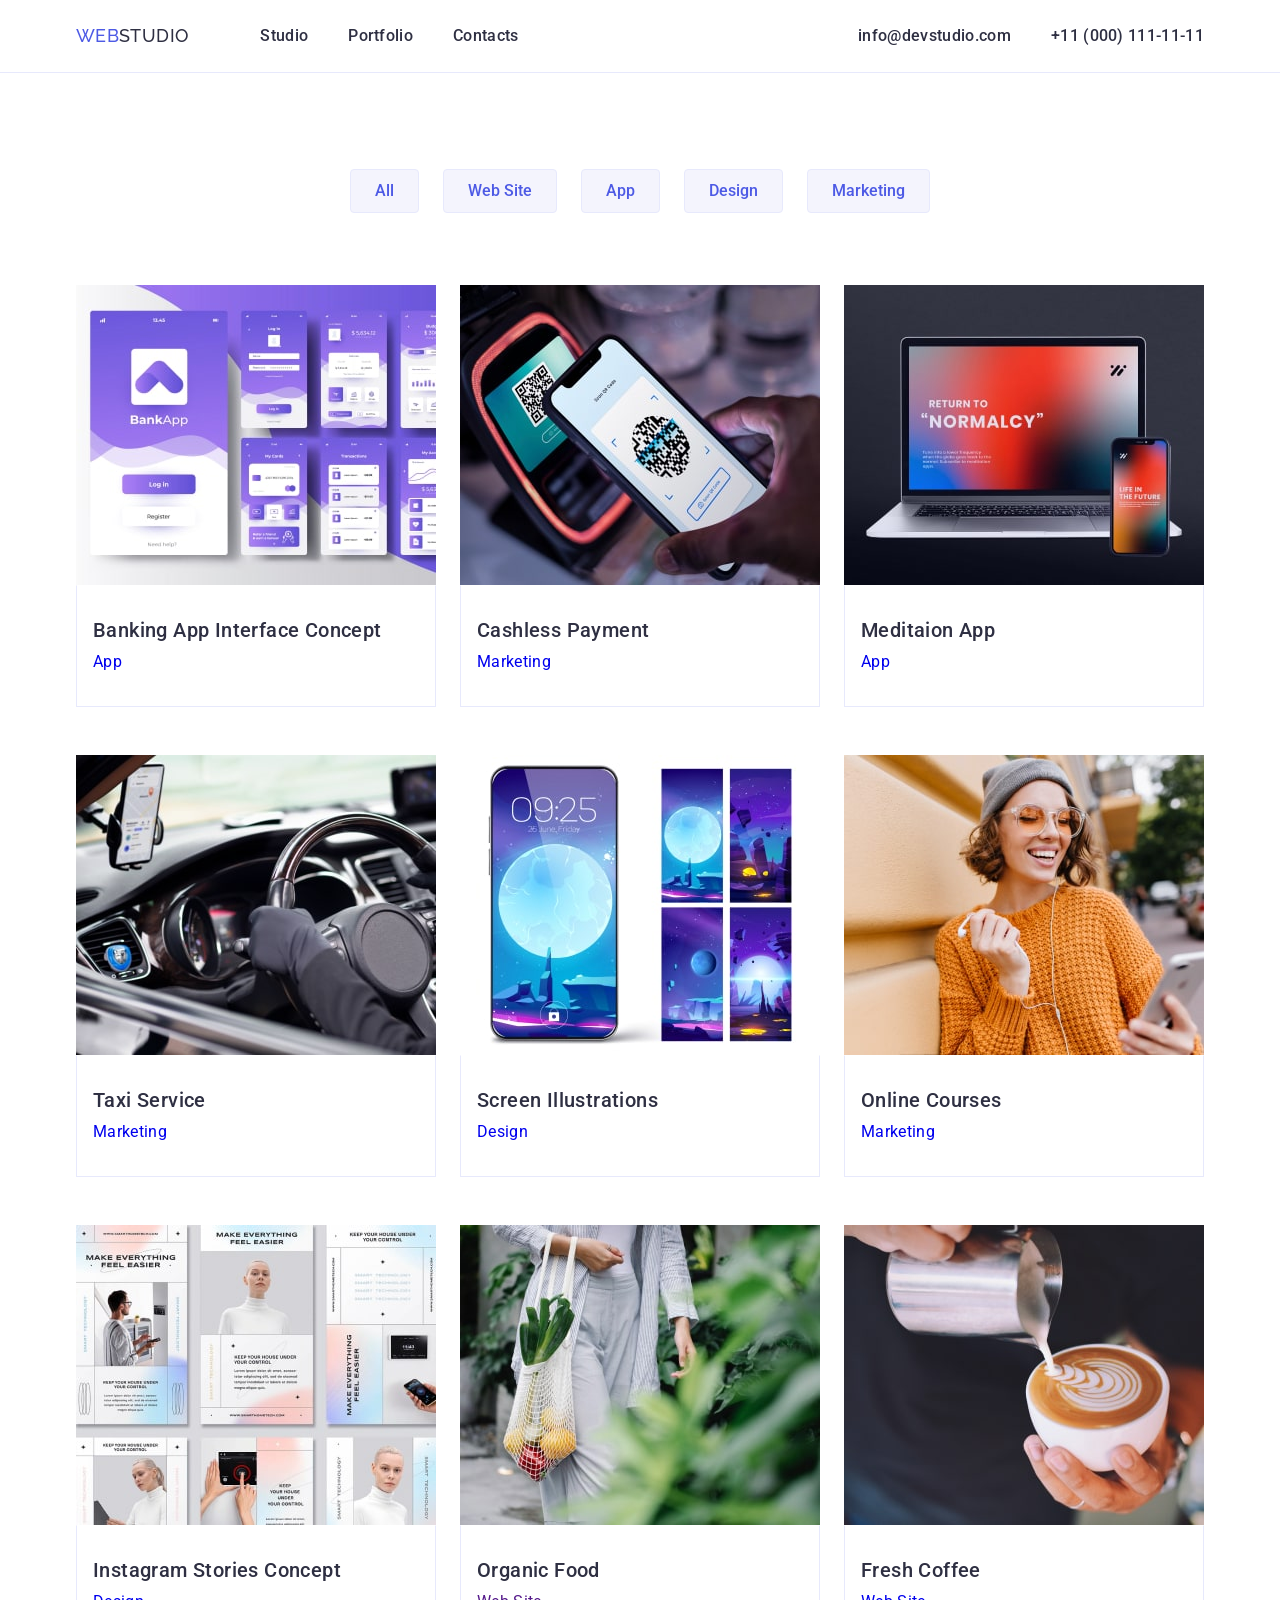
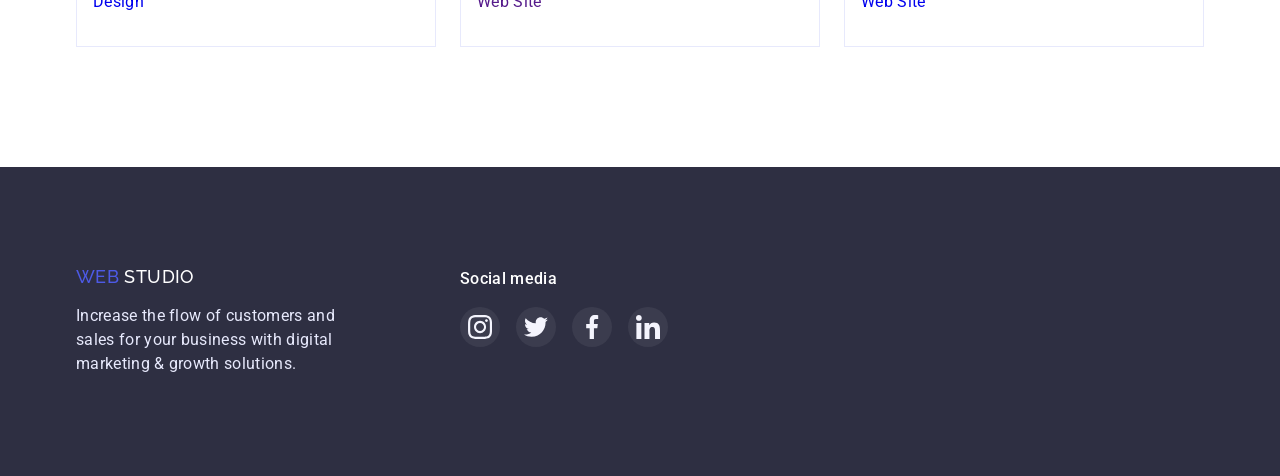
==== portfolio.html @ 66f7d0cc "new commit" ====
<!DOCTYPE html>
<html lang="en">
  <head>
    <meta charset="UTF-8" />
    <meta http-equiv="X-UA-Compatible" content="IE=edge" />
    <meta name="viewport" content="width=device-width, initial-scale=1.0" />

    <link rel="preconnect" href="https://fonts.googleapis.com" />
    <link rel="preconnect" href="https://fonts.gstatic.com" crossorigin />
    <link
      href="https://fonts.googleapis.com/css2?family=Raleway:wght@800&family=Roboto:wght@400;500;700;900&display=swap"
      rel="stylesheet"
    />
    <link
      rel="stylesheet"
      href="https://cdnjs.cloudflare.com/ajax/libs/modern-normalize/1.1.0/modern-normalize.min.css"
    />
    <link rel="stylesheet" href="styles/styles.css" />
    <title>Portfolio</title>
  </head>
  <body>
    <header class="header">
      <div class="container main-nav">
        <nav class="header-nav">
          <a href="/" class="header-logo logo"> <span>Web</span>Studio </a>

          <ul class="header-list list">
            <li class="header-item item">
              <a href="index.html" class="header-link link">Studio</a>
            </li>
            <li class="header-item item">
              <a href="portfolio.html" class="header-link link">Portfolio</a>
            </li>
            <li class="header-item item">
              <a href="#" class="header-link link">Contacts</a>
            </li>
          </ul>
        </nav>

        <address class="header-address">
          <ul class="header-address-list list">
            <li class="address-item item">
              <a href="mailto:info@devstudio.com" class="header-link link"
                >info@devstudio.com</a
              >
            </li>
            <li class="address-item item">
              <a href="tel:+110001111111" class="header-link link"
                >+11 (000) 111-11-11</a
              >
            </li>
          </ul>
        </address>
      </div>
    </header>
    <main>
      <section class="projects">
        <div class="container">
          <h1 class="visually-hidden"></h1>
          <ul class="projects-nav list">
            <li class="projects-nav-item">
              <button type="button" class="projects-button btn">All</button>
            </li>
            <li class="projects-nav-item">
              <button type="button" class="projects-button btn">
                Web Site
              </button>
            </li>
            <li class="projects-nav-item">
              <button type="button" class="projects-button btn">App</button>
            </li>
            <li class="projects-nav-item">
              <button type="button" class="projects-button btn">Design</button>
            </li>
            <li class="projects-nav-item">
              <button type="button" class="projects-button btn">
                Marketing
              </button>
            </li>
          </ul>
          <ul class="projects-list list">
            <li class="projects-items">
              <a href="#" class="projects-link">
                <div class="projects-thumb">
                  <img
                    src="./images/project-1.jpg"
                    alt="project picture"
                    width="360"
                    height="300"
                  />
                  <p class="projects-caption">
                    14 Stylish and User-Friendly App Design Concepts · Task
                    Manager App · Calorie Tracker App · Exotic Fruit Ecommerce
                    App · Cloud Storage App
                  </p>
                </div>

                <div class="project-content">
                  <h3 class="projects-subtitle subtitle">
                    Banking App Interface Concept
                  </h3>
                  <p class="projects-description description">App</p>
                </div></a
              >
            </li>
            <li class="projects-items">
              <a href="#" class="projects-link">
                <div class="projects-thumb">
                  <img
                    src="./images/project-2.jpg"
                    alt="project picture"
                    width="360"
                    height="300"
                  />
                  <p class="projects-caption">
                    14 Stylish and User-Friendly App Design Concepts · Task
                    Manager App · Calorie Tracker App · Exotic Fruit Ecommerce
                    App · Cloud Storage App
                  </p>
                </div>
                <div class="project-content">
                  <h3 class="projects-subtitle subtitle">Cashless Payment</h3>
                  <p class="projects-description description">Marketing</p>
                </div>
              </a>
            </li>
            <li class="projects-items">
              <a href="#" class="projects-link">
                <div class="projects-thumb">
                  <img
                    src="./images/project-3.jpg"
                    alt="project picture"
                    width="360"
                    height="300"
                  />
                  <p class="projects-caption">
                    14 Stylish and User-Friendly App Design Concepts · Task
                    Manager App · Calorie Tracker App · Exotic Fruit Ecommerce
                    App · Cloud Storage App
                  </p>
                </div>
                <div class="project-content">
                  <h3 class="projects-subtitle subtitle">Meditaion App</h3>
                  <p class="projects-description description">App</p>
                </div>
              </a>
            </li>
            <li class="projects-items">
              <a href="#" class="projects-link">
                <div class="projects-thumb">
                  <img
                    src="./images/project-4.jpg"
                    alt="project picture"
                    width="360"
                    height="300"
                  />
                  <p class="projects-caption">
                    14 Stylish and User-Friendly App Design Concepts · Task
                    Manager App · Calorie Tracker App · Exotic Fruit Ecommerce
                    App · Cloud Storage App
                  </p>
                </div>
                <div class="project-content">
                  <h3 class="projects-subtitle subtitle">Taxi Service</h3>
                  <p class="projects-description description">Marketing</p>
                </div>
              </a>
            </li>
            <li class="projects-items">
              <a href="#" class="projects-link">
                <div class="projects-thumb">
                  <img
                    src="./images/project-5.jpg"
                    alt="project picture"
                    width="360"
                    height="300"
                  />
                  <p class="projects-caption">
                    14 Stylish and User-Friendly App Design Concepts · Task
                    Manager App · Calorie Tracker App · Exotic Fruit Ecommerce
                    App · Cloud Storage App
                  </p>
                </div>
                <div class="project-content">
                  <h3 class="projects-subtitle subtitle">
                    Screen Illustrations
                  </h3>
                  <p class="projects-description description">Design</p>
                </div>
              </a>
            </li>
            <li class="projects-items">
              <a href="#" class="projects-link">
                <div class="projects-thumb">
                  <img
                    src="./images/project-6.jpg"
                    alt="project picture"
                    width="360"
                    height="300"
                  />
                  <p class="projects-caption">
                    14 Stylish and User-Friendly App Design Concepts · Task
                    Manager App · Calorie Tracker App · Exotic Fruit Ecommerce
                    App · Cloud Storage App
                  </p>
                </div>
                <div class="project-content">
                  <h3 class="projects-subtitle subtitle">Online Courses</h3>
                  <p class="projects-description description">Marketing</p>
                </div>
              </a>
            </li>
            <li class="projects-items">
              <a href="#" class="projects-link">
                <div class="projects-thumb">
                  <img src="./images/project-7.jpg" alt="project picture"
                  width="360" height300" />
                  <p class="projects-caption">
                    14 Stylish and User-Friendly App Design Concepts · Task
                    Manager App · Calorie Tracker App · Exotic Fruit Ecommerce
                    App · Cloud Storage App
                  </p>
                </div>
                <div class="project-content">
                  <h3 class="projects-subtitle subtitle">
                    Instagram Stories Concept
                  </h3>
                  <p class="projects-description description">Design</p>
                </div>
              </a>
            </li>
            <li class="projects-items">
              <a href="" class="projects-link">
                <div class="projects-thumb">
                  <img
                    src="./images/project-8.jpg"
                    alt="project picture"
                    width="360"
                    height="300"
                  />
                  <p class="projects-caption">
                    14 Stylish and User-Friendly App Design Concepts · Task
                    Manager App · Calorie Tracker App · Exotic Fruit Ecommerce
                    App · Cloud Storage App
                  </p>
                </div>
                <div class="project-content">
                  <h3 class="projects-subtitle subtitle">Organic Food</h3>
                  <p class="projects-description description">Web Site</p>
                </div>
              </a>
            </li>
            <li class="projects-items">
              <a href="#" class="projects-link">
                <div class="projects-thumb">
                  <img
                    src="./images/project-9.jpg"
                    alt="project picture"
                    width="360"
                    height="300"
                  />
                  <p class="projects-caption">
                    14 Stylish and User-Friendly App Design Concepts · Task
                    Manager App · Calorie Tracker App · Exotic Fruit Ecommerce
                    App · Cloud Storage App
                  </p>
                </div>
                <div class="project-content">
                  <h3 class="projects-subtitle subtitle">Fresh Coffee</h3>
                  <p class="projects-description description">Web Site</p>
                </div>
              </a>
            </li>
          </ul>
        </div>
      </section>
    </main>
    <footer class="footer">
      <div class="footer-container container">
        <div class="footer-info">
          <a href="/" class="footer-logo logo"> <span>Web</span> Studio </a>
          <p class="footer-description description">
            Increase the flow of customers and sales for your business with
            digital marketing & growth solutions.
          </p>
        </div>
        <div class="footer-social">
          <h4 class="footer-social-title">Social media</h4>
          <ul class="footer-social-list list">
            <li class="social-list-item">
              <a href="" class="social-list-link footer-social-link">
                <svg class="social-list-icon" width="24" height="24">
                  <use href="./images/symbol-defs.svg#icon-instagram"></use>
                </svg>
              </a>
            </li>
            <li class="social-list-item">
              <a href="" class="social-list-link footer-social-link">
                <svg class="social-list-icon" width="24" height="24">
                  <use href="./images/symbol-defs.svg#icon-twitter"></use>
                </svg>
              </a>
            </li>
            <li class="social-list-item">
              <a href="" class="social-list-link footer-social-link">
                <svg class="social-list-icon" width="24" height="24">
                  <use href="./images/symbol-defs.svg#icon-facebook"></use>
                </svg>
              </a>
            </li>
            <li class="social-list-item">
              <a href="" class="social-list-link footer-social-link">
                <svg class="social-list-icon" width="24" height="24">
                  <use href="./images/symbol-defs.svg#icon-linkedin"></use>
                </svg>
              </a>
            </li>
          </ul>
        </div>
      </div>
    </footer>
  </body>
</html>
---- styles/styles.css ----
:root {
  /* Colors */
  --primary-brand-color: #4d5ae5;
  --active-state-color: #404bbf;
  --primary-heading-color: #2e2f42;
  --general-text-color: #434455;
  --helper-text-color: #8e8f99;
  --accent-color: #e7e9fc;
  --light-bg-color: #f4f4fd;
  --overlay-color: #2e2f42;
  --hero-bg-color: #2e2f42;
  --succes-state-color: #31d0aa;
  --white-color: #ffffff;

  /* Font size */
  --title-font-size: 56px;
  --secondary-header-font: 36px;
  --tertiary-header-font: 20px;
  --logo-font-size: 18px;
  --general-text-font: 16px;
  --small-text-font: 12px;
}

html {
  box-sizing: border-box;
}

*,
*::before,
*::after {
  box-sizing: inherit;
}

body {
  margin: 0;
  font-family: "Roboto", sans-serif;
  color: var(--general-text-color);
  font-size: var(--general-text-font);
}

.visually-hidden {
  position: absolute;
  width: 1px;
  height: 1px;
  margin: -1px;
  border: 0;
  padding: 0;

  white-space: nowrap;
  clip-path: inset(100%);
  clip: rect(0 0 0 0);
  overflow: hidden;
}

/* ------------------ Common styling ------------------- */

img {
  display: block;
}
.section {
  padding: 120px 0;
}
.section.no-padding {
  padding-bottom: 0;
}
.container {
  margin-right: auto;
  margin-left: auto;
  padding-right: 15px;
  padding-left: 15px;

  width: 1158px;
}
.logo {
  font-family: "Raleway", sans-serif;
  color: var(--primary-heading-color);
  font-weight: 800;
  font-size: var(--logo-font-size);

  letter-spacing: 0.03em;
  text-transform: uppercase;
}
.logo span {
  color: var(--primary-brand-color);
}
.title {
  margin: 0;
  margin-bottom: 72px;
  font-size: var(--secondary-header-font);
  line-height: 1.11;
  letter-spacing: 0.02em;
  text-transform: capitalize;
  color: var(--primary-heading-color);
}
.subtitle {
  margin: 0;
  margin-bottom: 8px;
  font-size: var(--tertiary-header-font);
  font-weight: 500;
  color: var(--primary-heading-color);
  line-height: 1.2;
  letter-spacing: 0.02em;
}
.list {
  list-style: none;
  margin: 0;
  padding: 0;
}
.link,
.logo {
  font-style: normal;
  line-height: 1.5;
  letter-spacing: 0.02em;
  font-weight: 500;
  text-decoration: none;
  color: var(--primary-heading-color);
}

.link:is(:hover, :focus) {
  color: var(--active-state-color);
}

.active-link {
  position: relative;
  color: var(--main-font-color);
}
.active-link::after {
  content: "";
  position: absolute;
  bottom: -1px;
  left: 0;
  visibility: 0;
  height: 4px;
  width: 100%;
  border-radius: 2px;
  transition-property: background-color;
  transition-duration: 250ms;
  transition-timing-function: cubic-bezier(0.4, 0, 0.2, 1);
}

.active-link:is(:visited)::after {
  background-color: currentColor;
}
.description {
  margin-top: 0;
  margin-bottom: 0;
  line-height: 1.5;
  letter-spacing: 0.02em;
}
.btn {
  border-radius: 4px;
  border: 1px solid transparent;
}

.item:not(:last-child) {
  margin-right: 40px;
}
/* ------------------ Studio page ------------------- */

/* ------------------ Header ------------------- */
.header {
  border-bottom: 1px solid var(--accent-color);
}

.main-nav {
  display: flex;
  align-items: center;
}
.header-nav {
}
.header-logo {
  color: var(--primary-heading-color);
  line-height: 1.33;
}

.header-nav {
  display: flex;
}
.header-list {
  display: flex;
}

.header-link {
  display: block;
  padding-top: 24px;
  padding-bottom: 24px;
}

.header-address {
  margin-left: auto;
}
.header-address-list {
  display: flex;
}

.header-logo {
  margin-right: 72px;
  padding-top: 24px;
  padding-bottom: 24px;
}

/* ------------------ Modal ------------------- */

.overlay {
  position: fixed;
  top: 0;
  left: 0;
  width: 100%;
  height: 100%;
  background-color: rgba(46, 47, 66, 0.4);
  transition-property: opacity, visibility;
  transition-duration: 250ms;
  transition-timing-function: cubic-bezier(0.4, 0, 0.2, 1);
}
.is-hidden {
  opacity: 0;
  visibility: hidden;
  pointer-events: none;
}
.modal {
  position: absolute;
  top: 50%;
  left: 50%;
  transform: translate(-50%, -50%);
  padding: 24px;
  width: 408px;
  height: 576px;
  border-radius: 4px;
  background-color: #fcfcfc;
  transition-property: transfrom;
  transition-duration: 250ms;
  transition-timing-function: cubic-bezier(0.4, 0, 0.2, 1);
  box-shadow: rgba(0, 0, 0, 0.2), rgba(0, 0, 0, 0.12), rgba(0, 0, 0, 0.14);
}

.overlay.is-hidden .modal {
  transform: translate(50%, -50%) 400000ms;
}

.modal-close {
  position: absolute;
  right: 24px;
  top: 24px;
  width: 24px;
  height: 24px;
  background-color: var(--border-color);
  border: 1px solid rgba(0, 0, 0, 0.1);
  border-radius: 50%;
  transition-property: background-color;
  transition-property: 250ms;
  transition-timing-function: cubic-bezier(0.4, 0, 0.2, 1);
}
.modal-cross {
  transition-property: fill;
  transition-duration: 250ms;
  transition-timing-function: cubic-bezier(0.4, 0, 0.2, 1);
}
.modal-close:is(:hover, :focus) {
  background-color: var(--button-background-color);
}
.modal-close:is(:hover, :focus) > .modal-cross {
  fill: var(--main-background-color);
}

/* ------------------ Hero ------------------- */
.hero {
  max-width: 1440px;
  height: 600px;
  padding: 188px 0;
  background-color: var(--hero-bg-color);
  background-position: cover;
  background-repeat: no-repeat;
  margin: auto;
  text-align: center;
  background-image: linear-gradient(
      to right,
      rgba(46, 47, 66, 0.7),
      rgba(46, 47, 66, 0.7)
    ),
    url("../images/hero.jpg");
}
.hero-wrapper {
  text-align: center;
}
.hero-title {
  width: 496px;
  margin: 0 auto 48px;
  font-size: var(--title-font-size);
  line-height: 1.07;
  letter-spacing: 0.02em;
  color: var(--white-color);
}
.hero-button {
  padding: 16px 32px;
  background-color: var(--primary-brand-color);
  color: var(--white-color);
  font-family: inherit;
  font-size: var(--general-text-font);
  line-height: 1.5;
  letter-spacing: 0.04em;
  transition: background-color 250ms cubic-bezier(0.4, 0, 0.2, 1);
}

.hero-button:is(:hover, :focus) {
  background-color: var(--active-state-color);
  border: 1px solid transparent;
  color: var(--white-color);
  cursor: pointer;
}

/* ------------------ Qualities ------------------- */

.qualities {
}

.qualities-list {
  display: flex;
  column-gap: 24px;
}
.qualities-item {
  flex-basis: calc((100% - 3 * 24px) / 4);
}

.qualities-subtitle {
  margin-bottom: 8px;
}

.qualities-description {
}
.description {
}
.qualities-icon-box {
  background-color: var(--light-bg-color);
  display: flex;
  justify-content: center;
  align-items: center;
  height: 112px;
  margin-bottom: 8px;
}
.qualities-icon {
}
/* ------------------ Domain ------------------- */
.domain {
}
.domain-container {
  padding-bottom: 120px;
}

.domain-title {
  text-align: center;
}

.domain-list {
  display: flex;
  column-gap: 24px;
}

.domain-item {
  flex-basis: calc((100% - 2 * 24px) / 3);
}

/* ------------------ Team ------------------- */
.team {
  background-color: var(--accent-color);
}
/* .team-list img {
  display: block;
  background-color: orange;
} */
.team-title {
  text-align: center;
}

.team-list {
  display: flex;
  column-gap: 24px;
  text-align: center;
}

.team-item {
  flex-basis: calc((100% - 2 * 24px) / 4);

  background-color: var(--white-color);
  border-radius: 4px;
  box-shadow: 0 2px 1px 0 rgb(46 47 66 / 8%), 0 1px 1px 0 rgb(46 47 66 / 16%);
  overflow: hidden;
}
.team-subtitle {
}
.subtitle {
}
.team-description {
  margin-bottom: 8px;
}
.description {
}
.team-content {
  padding: 32px 16px;
}

/* Social links  */
.social-list {
  display: flex;
  column-gap: 24px;
  justify-content: center;
}

.social-list-item {
  width: 40px;
  height: 40px;
}
.social-list-link {
  display: flex;
  justify-content: center;
  align-items: center;
  width: 100%;
  height: 100%;
  background-color: var(--primary-brand-color);
  border-radius: 50%;
  transition: background-color 250ms cubic-bezier(0.4, 0, 0.2, 1);
}
.social-list-link:is(:hover, :focus) {
  background-color: var(--active-state-color);
}

.social-list-icon {
  fill: var(--light-bg-color);
}

/* ------------------ Customers------------------- */

.customers {
  text-align: center;
}

.customers-title {
}
.customers-list {
  display: flex;
  column-gap: 24px;
}

.customers-item {
  flex-basis: calc((100% - 5 * 24px) / 6);
}
.customers-link {
  display: block;
  padding: 16px 32px;
  border: 1px solid var(--helper-text-color);
  border-radius: 4px;
  color: var(--active-state-color);
  transition: border 250ms cubic-bezier(0.4, 0, 0.2, 1);
}
.customers-link:is(:hover, :focus) {
  border: 1px solid var(--active-state-color);
}

.customers-list-icon {
  fill: var(--helper-text-color);
  transition: fill 250ms cubic-bezier(0.4, 0, 0.2, 1);
}
.customers-link:is(:hover, :focus) .customers-list-icon {
  fill: currentColor;
}

/* ------------------ Portfolio page ------------------- */
/* ------------------ Projects ------------------- */

.projects {
  padding-top: 96px;
  padding-bottom: 120px;
}
.projects-link {
  text-decoration: none;
}

.projects-nav {
  display: flex;
  justify-content: center;
  margin-bottom: 72px;
}
.projects-nav-item:not(:last-child) {
  margin-right: 24px;
}
.projects-button {
  padding: 12px 24px;
  background-color: var(--light-bg-color);
  border: 1px solid var(--accent-color);
  font-family: inherit;
  font-weight: 500;
  font-size: var(--general-text-font);
  color: var(--primary-brand-color);
  transition-property: color, background-color, box-shadow;
  transition-duration: 250ms;
  transition-timing-function: cubic-bezier(0.4, 0, 0.2, 1);
}

.projects-button:is(:hover, :focus) {
  border: 1px solid transparent;
  background-color: var(--active-state-color);
  color: var(--white-color);
  cursor: pointer;
  box-shadow: 0px 2px 2px 0px rgba(0, 0, 0, 0.12),
    0px 2px 1px 0px rgba(0, 0, 0, 0.08);
}

.projects-list {
  display: flex;
  flex-wrap: wrap;
  row-gap: 48px;
  column-gap: 24px;
}
.projects-list img {
  display: block;
  max-width: 100%;
  height: auto;
}
.projects-items {
  flex-basis: calc((100% - 2 * 24px) / 3);
}
.projects-items:hover,
.projects-items:focus {
  box-shadow: 0 2px 1px 0 rgba(46, 47, 66, 0.08),
    0 1px 1px 0 rgba(46, 47, 66, 0.16);
}
.projects-subtitle {
}

.projects-description {
}
.project-content {
  padding: 32px 16px;
  border: 1px solid;
  border-color: transparent var(--accent-color) var(--accent-color);
}

.projects-thumb {
  position: relative;
  overflow: hidden;
}

.projects-caption {
  position: absolute;
  margin: 0;
  padding: 40px 32px;
  top: 0;
  left: 0;
  height: 100%;
  transform: translateY(310px);
  line-height: 1.5;
  letter-spacing: 0.02em;
  color: var(--white-color);
  background-color: var(--primary-brand-color);
  transition: transform 250ms cubic-bezier(0.4, 0, 0.2, 1);
}
.projects-link:is(:hover, :focus) .projects-caption {
  transform: translateY(0);
}
/* ------------------ Footer ------------------- */
.footer {
  padding-top: 100px;
  padding-bottom: 100px;
  background-color: var(--hero-bg-color);
}
.footer-container {
  display: flex;
}
.footer-logo {
  display: inline-block;
  margin-bottom: 16px;
  color: var(--white-color);
  line-height: 1.16;
}

.footer-description {
  width: 264px;
  color: var(--accent-color);
}

.footer-social {
  margin-left: 120px;
}
.footer-social-title {
  margin: 0;
  margin-bottom: 16px;
  font-weight: 500;
  line-height: 1.5;
  letter-spacing: 0.02em;
  font-size: var(--general-text-font);

  color: var(--white-color);
}
.footer-social-list {
  display: flex;
  column-gap: 16px;
}

.social-list-item {
  width: 40px;
  height: 40px;
}
.footer-social-link {
  background-color: #ffffff10;
}

.footer-social-link:is(:hover, :focus) {
  background-color: var(--succes-state-color);
}

.social-list-icon {
  fill: var(--light-bg-color);
}
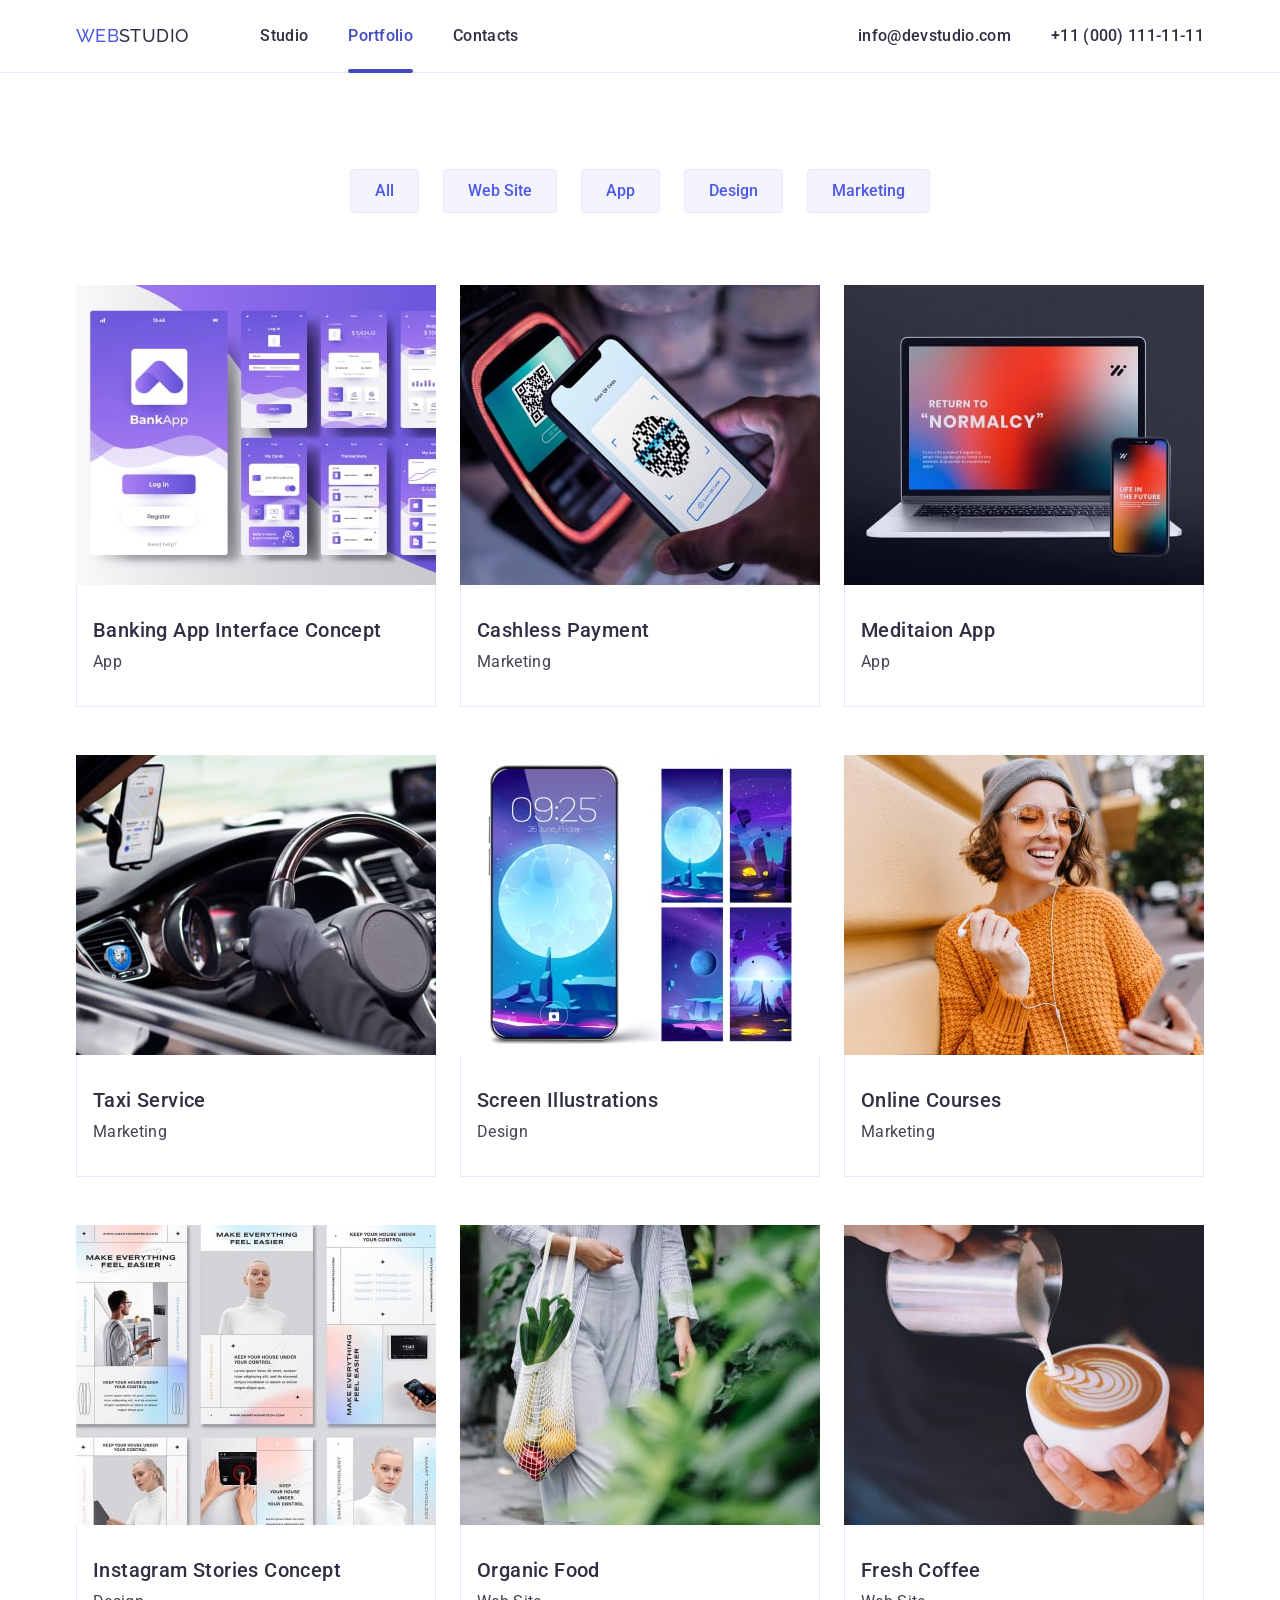
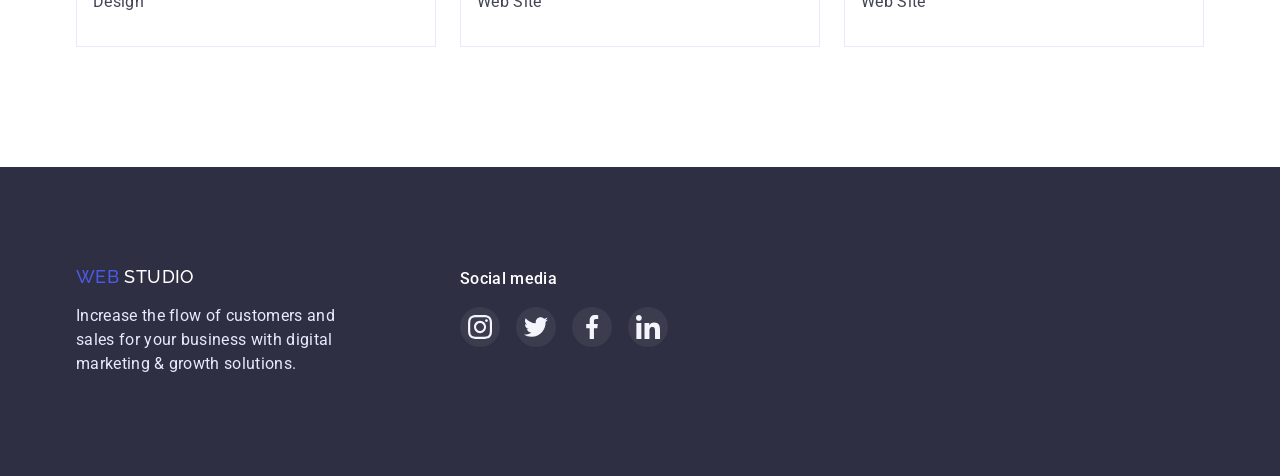
==== commit d13888f2: "commit" ====
--- a/portfolio.html
+++ b/portfolio.html
@@ -29,7 +29,9 @@
               <a href="index.html" class="header-link link">Studio</a>
             </li>
             <li class="header-item item">
-              <a href="portfolio.html" class="header-link link">Portfolio</a>
+              <a href="portfolio.html" class="header-link link active"
+                >Portfolio</a
+              >
             </li>
             <li class="header-item item">
               <a href="#" class="header-link link">Contacts</a>
@@ -40,12 +42,14 @@
         <address class="header-address">
           <ul class="header-address-list list">
             <li class="address-item item">
-              <a href="mailto:info@devstudio.com" class="header-link link"
+              <a
+                href="mailto:info@devstudio.com"
+                class="header-link link active-link"
                 >info@devstudio.com</a
               >
             </li>
             <li class="address-item item">
-              <a href="tel:+110001111111" class="header-link link"
+              <a href="tel:+110001111111" class="header-link link active-link"
                 >+11 (000) 111-11-11</a
               >
             </li>
@@ -319,5 +323,6 @@
         </div>
       </div>
     </footer>
+    <script src="code.js"></script>
   </body>
 </html>
--- a/styles/styles.css
+++ b/styles/styles.css
@@ -120,11 +120,13 @@
   color: var(--active-state-color);
 }
 
-.active-link {
+.header-link.active {
   position: relative;
-  color: var(--main-font-color);
-}
-.active-link::after {
+  /* color: var(--main-font-color); */
+  color: var(--active-state-color);
+}
+.header-link.active::after {
+  display: block;
   content: "";
   position: absolute;
   bottom: -1px;
@@ -133,14 +135,14 @@
   height: 4px;
   width: 100%;
   border-radius: 2px;
-  transition-property: background-color;
-  transition-duration: 250ms;
-  transition-timing-function: cubic-bezier(0.4, 0, 0.2, 1);
-}
-
-.active-link:is(:visited)::after {
   background-color: currentColor;
-}
+  transition: background-color 250ms cubic-bezier(0.4, 0, 0.2, 1);
+}
+
+/* .active:is(:visited, :active)::after {
+ 
+} */
+
 .description {
   margin-top: 0;
   margin-bottom: 0;
@@ -243,23 +245,19 @@
   top: 24px;
   width: 24px;
   height: 24px;
-  background-color: var(--border-color);
+  background-color: var(--accent-color);
   border: 1px solid rgba(0, 0, 0, 0.1);
   border-radius: 50%;
-  transition-property: background-color;
-  transition-property: 250ms;
-  transition-timing-function: cubic-bezier(0.4, 0, 0.2, 1);
+  transition-property: background-color 250ms cubic-bezier(0.4, 0, 0.2, 1);
 }
 .modal-cross {
-  transition-property: fill;
-  transition-duration: 250ms;
-  transition-timing-function: cubic-bezier(0.4, 0, 0.2, 1);
+  transition-property: fill 250ms cubic-bezier(0.4, 0, 0.2, 1);
 }
 .modal-close:is(:hover, :focus) {
-  background-color: var(--button-background-color);
+  background-color: var(--active-state-color);
 }
 .modal-close:is(:hover, :focus) > .modal-cross {
-  fill: var(--main-background-color);
+  fill: var(--white-color);
 }
 
 /* ------------------ Hero ------------------- */
@@ -527,6 +525,7 @@
 }
 
 .projects-description {
+  color: var(--general-text-color);
 }
 .project-content {
   padding: 32px 16px;
